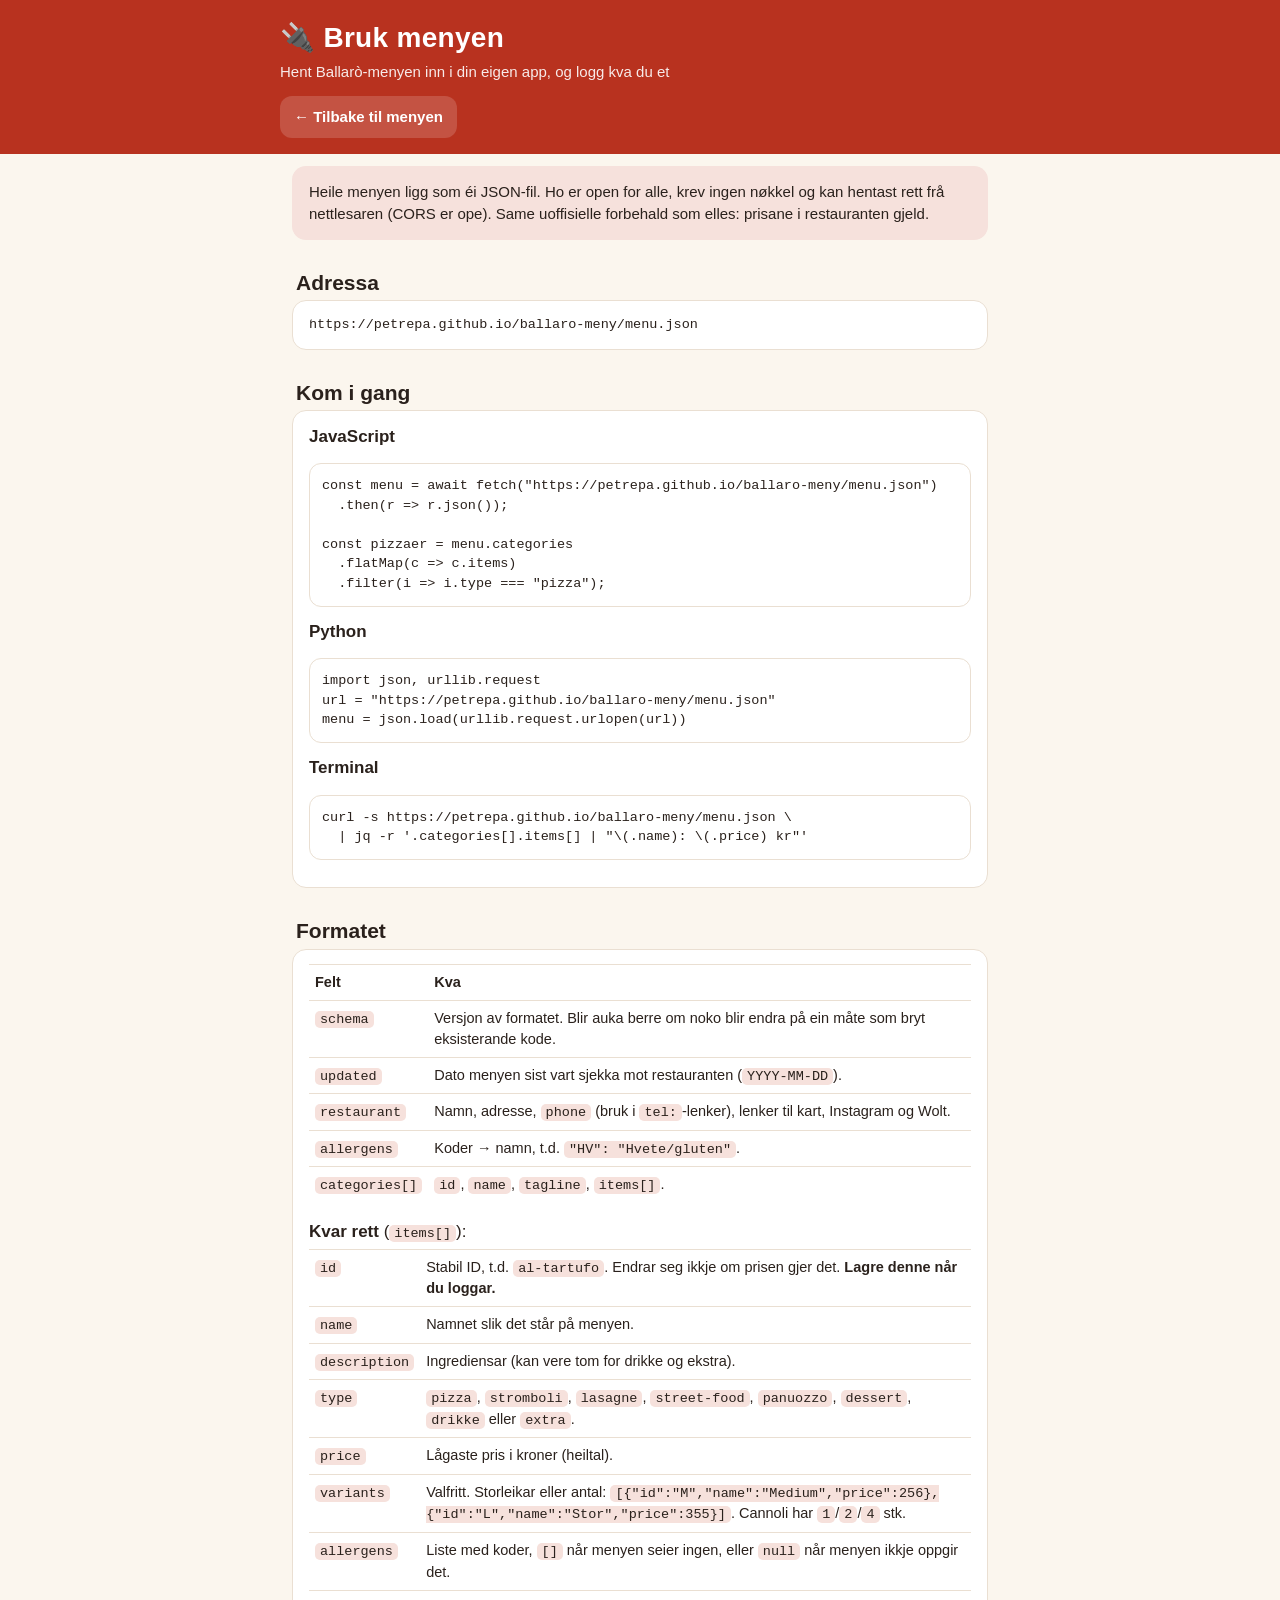
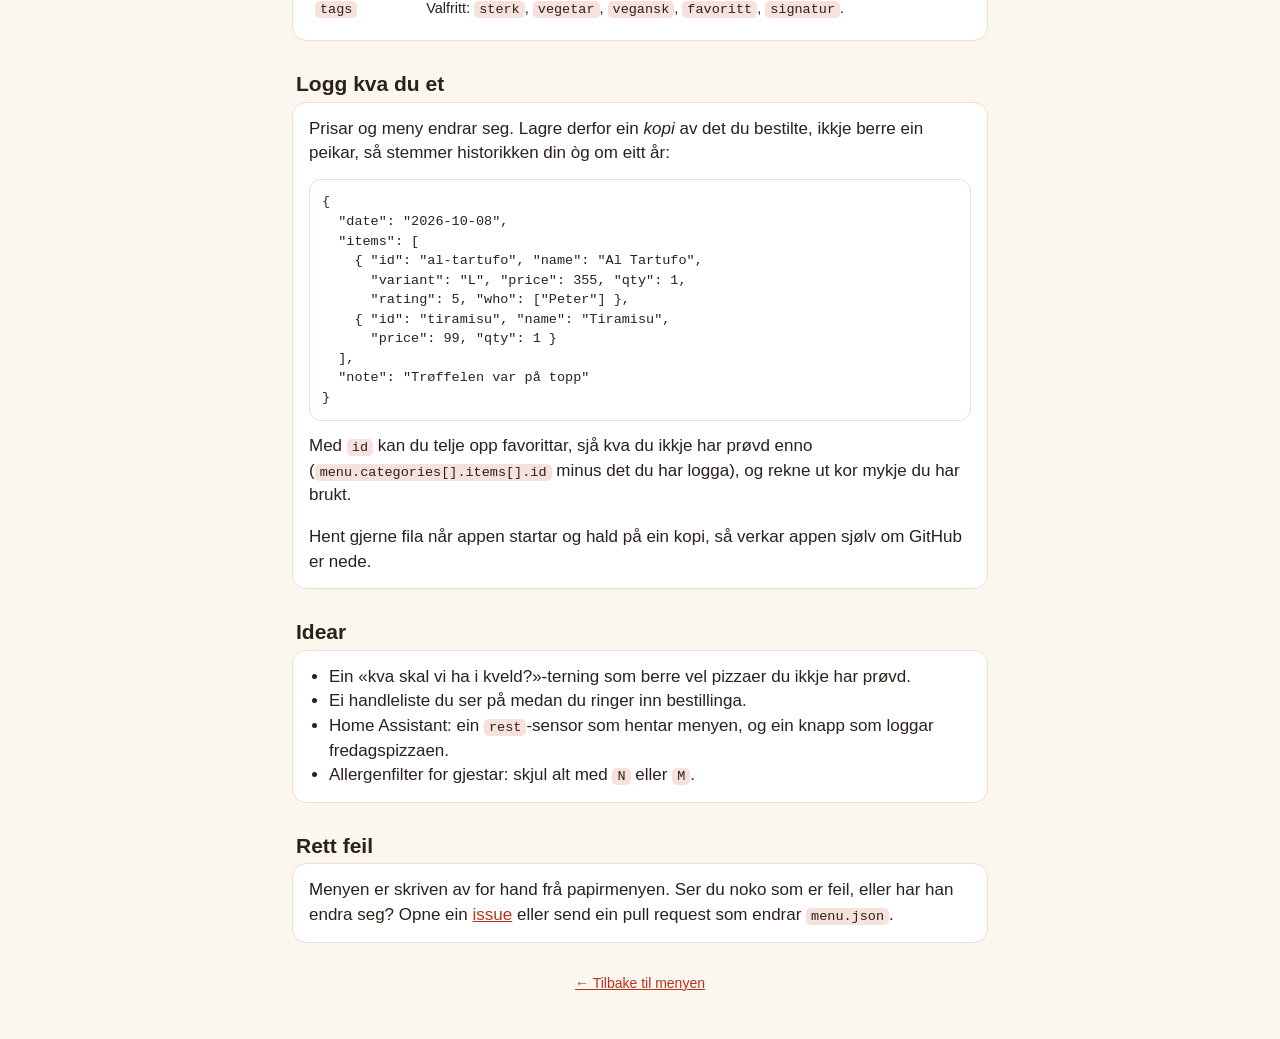
==== utviklar.html @ bab71bdb "Unofficial Ballarò menu: page, menu.json and developer docs Co-Authored-By: Claude Opus 5.5 <noreply" ====
<!doctype html>
<html lang="nn">
<head>
<meta charset="utf-8">
<meta name="viewport" content="width=device-width, initial-scale=1, viewport-fit=cover">
<meta name="theme-color" content="#b8321f">
<title>Ballarò-menyen i din eigen app</title>
<link rel="icon" href="data:image/svg+xml,<svg xmlns='http://www.w3.org/2000/svg' viewBox='0 0 100 100'><text y='.9em' font-size='90'>🔌</text></svg>">
<link rel="stylesheet" href="style.css">
</head>
<body>
<header><div class="wrap">
  <h1>🔌 Bruk menyen</h1>
  <p>Hent Ballarò-menyen inn i din eigen app, og logg kva du et</p>
  <div class="actions"><a href="./">← Tilbake til menyen</a></div>
</div></header>
<main>
  <div class="card note">
    Heile menyen ligg som éi JSON-fil. Ho er open for alle, krev ingen nøkkel og kan hentast rett frå
    nettlesaren (CORS er ope). Same uoffisielle forbehald som elles: prisane i restauranten gjeld.
  </div>

  <h2>Adressa</h2>
  <div class="card"><pre style="margin:0;border:0;padding:0">https://petrepa.github.io/ballaro-meny/menu.json</pre></div>

  <h2>Kom i gang</h2>
  <div class="card">
    <b>JavaScript</b>
<pre>const menu = await fetch("https://petrepa.github.io/ballaro-meny/menu.json")
  .then(r => r.json());

const pizzaer = menu.categories
  .flatMap(c => c.items)
  .filter(i => i.type === "pizza");</pre>
    <b>Python</b>
<pre>import json, urllib.request
url = "https://petrepa.github.io/ballaro-meny/menu.json"
menu = json.load(urllib.request.urlopen(url))</pre>
    <b>Terminal</b>
<pre>curl -s https://petrepa.github.io/ballaro-meny/menu.json \
  | jq -r '.categories[].items[] | "\(.name): \(.price) kr"'</pre>
  </div>

  <h2>Formatet</h2>
  <div class="card">
    <table>
      <tr><th>Felt</th><th>Kva</th></tr>
      <tr><td><code>schema</code></td><td>Versjon av formatet. Blir auka berre om noko blir endra på ein måte som bryt eksisterande kode.</td></tr>
      <tr><td><code>updated</code></td><td>Dato menyen sist vart sjekka mot restauranten (<code>YYYY-MM-DD</code>).</td></tr>
      <tr><td><code>restaurant</code></td><td>Namn, adresse, <code>phone</code> (bruk i <code>tel:</code>-lenker), lenker til kart, Instagram og Wolt.</td></tr>
      <tr><td><code>allergens</code></td><td>Koder → namn, t.d. <code>"HV": "Hvete/gluten"</code>.</td></tr>
      <tr><td><code>categories[]</code></td><td><code>id</code>, <code>name</code>, <code>tagline</code>, <code>items[]</code>.</td></tr>
    </table>
    <p style="margin-bottom:4px"><b>Kvar rett</b> (<code>items[]</code>):</p>
    <table>
      <tr><td><code>id</code></td><td>Stabil ID, t.d. <code>al-tartufo</code>. Endrar seg ikkje om prisen gjer det. <b>Lagre denne når du loggar.</b></td></tr>
      <tr><td><code>name</code></td><td>Namnet slik det står på menyen.</td></tr>
      <tr><td><code>description</code></td><td>Ingrediensar (kan vere tom for drikke og ekstra).</td></tr>
      <tr><td><code>type</code></td><td><code>pizza</code>, <code>stromboli</code>, <code>lasagne</code>, <code>street-food</code>, <code>panuozzo</code>, <code>dessert</code>, <code>drikke</code> eller <code>extra</code>.</td></tr>
      <tr><td><code>price</code></td><td>Lågaste pris i kroner (heiltal).</td></tr>
      <tr><td><code>variants</code></td><td>Valfritt. Storleikar eller antal: <code>[{"id":"M","name":"Medium","price":256}, {"id":"L","name":"Stor","price":355}]</code>. Cannoli har <code>1</code>/<code>2</code>/<code>4</code> stk.</td></tr>
      <tr><td><code>allergens</code></td><td>Liste med koder, <code>[]</code> når menyen seier ingen, eller <code>null</code> når menyen ikkje oppgir det.</td></tr>
      <tr><td><code>tags</code></td><td>Valfritt: <code>sterk</code>, <code>vegetar</code>, <code>vegansk</code>, <code>favoritt</code>, <code>signatur</code>.</td></tr>
    </table>
  </div>

  <h2>Logg kva du et</h2>
  <div class="card">
    Prisar og meny endrar seg. Lagre derfor ein <i>kopi</i> av det du bestilte, ikkje berre ein peikar,
    så stemmer historikken din òg om eitt år:
<pre>{
  "date": "2026-10-08",
  "items": [
    { "id": "al-tartufo", "name": "Al Tartufo",
      "variant": "L", "price": 355, "qty": 1,
      "rating": 5, "who": ["Peter"] },
    { "id": "tiramisu", "name": "Tiramisu",
      "price": 99, "qty": 1 }
  ],
  "note": "Trøffelen var på topp"
}</pre>
    Med <code>id</code> kan du telje opp favorittar, sjå kva du ikkje har prøvd enno
    (<code>menu.categories[].items[].id</code> minus det du har logga), og rekne ut kor mykje du har brukt.
    <p style="margin-bottom:0">Hent gjerne fila når appen startar og hald på ein kopi, så verkar appen sjølv om GitHub er nede.</p>
  </div>

  <h2>Idear</h2>
  <div class="card">
    <ul style="margin:0;padding-left:20px">
      <li>Ein «kva skal vi ha i kveld?»-terning som berre vel pizzaer du ikkje har prøvd.</li>
      <li>Ei handleliste du ser på medan du ringer inn bestillinga.</li>
      <li>Home Assistant: ein <code>rest</code>-sensor som hentar menyen, og ein knapp som loggar fredagspizzaen.</li>
      <li>Allergenfilter for gjestar: skjul alt med <code>N</code> eller <code>M</code>.</li>
    </ul>
  </div>

  <h2>Rett feil</h2>
  <div class="card">
    Menyen er skriven av for hand frå papirmenyen. Ser du noko som er feil, eller har han endra seg?
    Opne ein <a href="https://github.com/petrepa/ballaro-meny/issues">issue</a> eller send ein pull request
    som endrar <code>menu.json</code>.
  </div>
  <footer><p><a href="./">← Tilbake til menyen</a></p></footer>
</main>
</body>
</html>
---- style.css ----
:root {
  --bg: #fbf6ee; --card: #fff; --ink: #2a211c; --soft: #5e5249; --muted: #8a7d72; --line: #eadfd2;
  --red: #b8321f; --red-soft: #f6e1dc; --green: #3f7d4e; --green-soft: #e1efe3; --gold: #e0a422;
  --safe-b: env(safe-area-inset-bottom, 0px);
}
@media (prefers-color-scheme: dark) {
  :root { --bg: #1b1714; --card: #26201c; --ink: #f2e9df; --soft: #cbbcae; --muted: #a49487; --line: #3a312a;
    --red: #e0583f; --red-soft: #3d2420; --green: #7cbf8a; --green-soft: #22332a; }
}
* { box-sizing: border-box; -webkit-tap-highlight-color: transparent; }
html { scroll-padding-top: 64px; }
html, body { margin: 0; background: var(--bg); color: var(--ink);
  font: 17px/1.45 -apple-system, BlinkMacSystemFont, "Segoe UI", Roboto, sans-serif; }
a { color: var(--red); }
header { background: var(--red); color: #fff; padding: calc(env(safe-area-inset-top, 0px) + 18px) 16px 16px; }
header .wrap { max-width: 720px; margin: 0 auto; }
header h1 { margin: 0; font-size: 28px; letter-spacing: .3px; }
header p { margin: 2px 0 14px; opacity: .9; font-size: 15px; }
.actions { display: flex; gap: 8px; flex-wrap: wrap; }
.actions a { display: inline-flex; align-items: center; gap: 6px; padding: 10px 14px; border-radius: 12px;
  background: rgba(255,255,255,.16); color: #fff; text-decoration: none; font-weight: 600; font-size: 15px; }
.actions a.call { background: #fff; color: var(--red); font-size: 17px; }
main { max-width: 720px; margin: 0 auto; padding: 12px 12px calc(40px + var(--safe-b)); }
.card { background: var(--card); border: 1px solid var(--line); border-radius: 14px; padding: 14px 16px; margin-bottom: 10px; }
.note { background: var(--red-soft); border-color: transparent; font-size: 15px; }
.muted { color: var(--muted); }
.chips { display: flex; gap: 6px; flex-wrap: wrap; }
.chip { font: inherit; color: inherit; border: 1px solid var(--line); background: var(--card); border-radius: 999px;
  padding: 7px 13px; font-size: 14px; min-height: 36px; cursor: pointer; text-decoration: none; white-space: nowrap; }
.chip.on { background: var(--red); border-color: var(--red); color: #fff; }
.scroll-x { overflow-x: auto; flex-wrap: nowrap; scrollbar-width: none; }
.scroll-x::-webkit-scrollbar { display: none; }
#catnav { position: sticky; top: 0; z-index: 5; background: var(--bg); padding: 10px 12px; margin: 0 -12px;
  border-bottom: 1px solid var(--line); }
input[type=search] { font: inherit; color: inherit; background: var(--card); border: 1px solid var(--line);
  border-radius: 12px; padding: 10px 12px; width: 100%; }
h2 { font-size: 21px; margin: 28px 4px 2px; }
.tagline { margin: 0 4px 10px; color: var(--muted); font-size: 14px; }
.cols { display: flex; justify-content: flex-end; gap: 0; font-size: 12px; font-weight: 700; color: var(--muted);
  padding: 0 16px 4px; letter-spacing: .5px; }
.cols span, .prices span { width: 58px; text-align: right; }
.item { display: flex; gap: 10px; padding: 13px 16px; border-top: 1px solid var(--line); }
.item:first-child { border-top: 0; }
.list { padding: 0; overflow: hidden; }
.item .main { flex: 1; min-width: 0; }
.item .name { font-weight: 700; font-size: 17px; }
.item .desc { color: var(--soft); font-size: 15px; margin-top: 2px; }
.item .all { color: var(--muted); font-size: 13px; margin-top: 4px; }
.prices { display: flex; font-weight: 700; font-variant-numeric: tabular-nums; white-space: nowrap; }
.prices.multi { flex-direction: column; align-items: flex-end; font-weight: 400; font-size: 15px; }
.prices.multi b { margin-left: 6px; }
.tag { font-size: 12px; padding: 1px 7px; border-radius: 999px; background: var(--red-soft); color: var(--red);
  margin-left: 6px; vertical-align: 2px; font-weight: 600; }
.tag.veg { background: var(--green-soft); color: var(--green); }
.simple .item { padding: 10px 16px; }
footer { text-align: center; font-size: 14px; color: var(--muted); margin-top: 30px; }
code, pre { font-family: ui-monospace, SFMono-Regular, Menlo, monospace; font-size: 13.5px; }
pre { background: var(--card); border: 1px solid var(--line); border-radius: 12px; padding: 12px; overflow-x: auto; }
:not(pre) > code { background: var(--red-soft); padding: 1px 5px; border-radius: 5px; }
table { border-collapse: collapse; width: 100%; font-size: 14.5px; }
td, th { text-align: left; padding: 7px 6px; border-top: 1px solid var(--line); vertical-align: top; }
.empty { text-align: center; padding: 30px; color: var(--muted); }
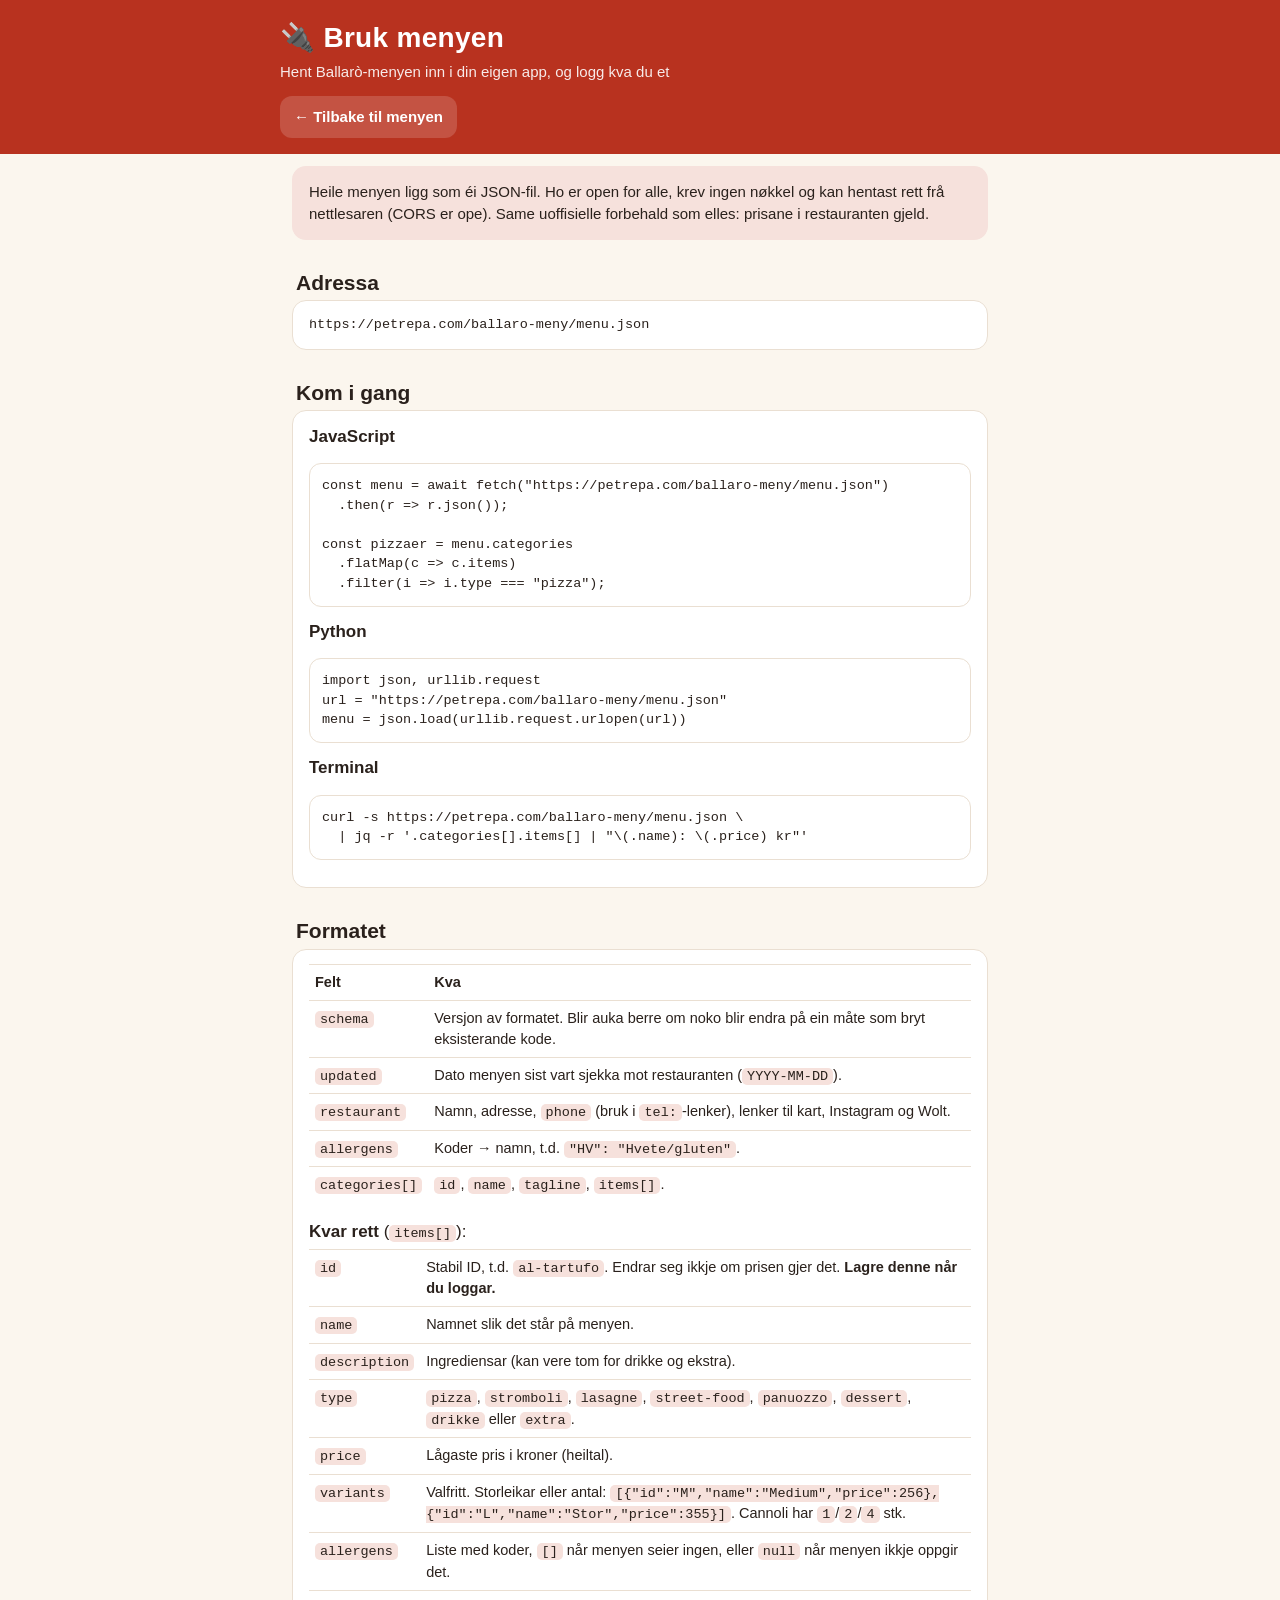
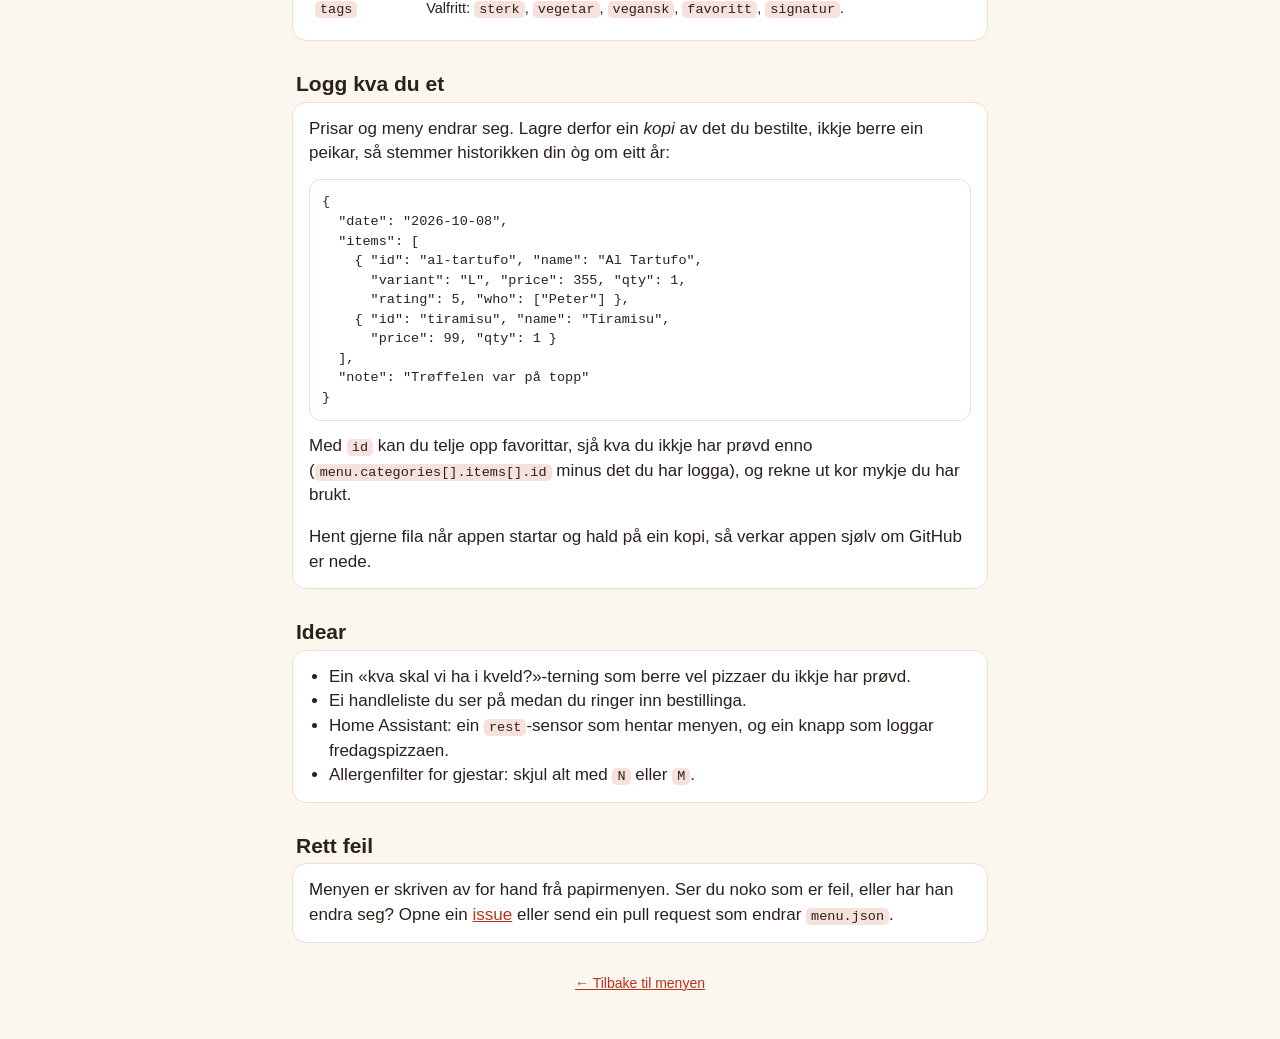
==== commit 719f3788: "Use the custom-domain URL Co-Authored-By: Claude Opus 5.5 <noreply@anthropic.com>" ====
--- a/utviklar.html
+++ b/utviklar.html
@@ -21,12 +21,12 @@
   </div>
 
   <h2>Adressa</h2>
-  <div class="card"><pre style="margin:0;border:0;padding:0">https://petrepa.github.io/ballaro-meny/menu.json</pre></div>
+  <div class="card"><pre style="margin:0;border:0;padding:0">https://petrepa.com/ballaro-meny/menu.json</pre></div>
 
   <h2>Kom i gang</h2>
   <div class="card">
     <b>JavaScript</b>
-<pre>const menu = await fetch("https://petrepa.github.io/ballaro-meny/menu.json")
+<pre>const menu = await fetch("https://petrepa.com/ballaro-meny/menu.json")
   .then(r => r.json());
 
 const pizzaer = menu.categories
@@ -34,10 +34,10 @@
   .filter(i => i.type === "pizza");</pre>
     <b>Python</b>
 <pre>import json, urllib.request
-url = "https://petrepa.github.io/ballaro-meny/menu.json"
+url = "https://petrepa.com/ballaro-meny/menu.json"
 menu = json.load(urllib.request.urlopen(url))</pre>
     <b>Terminal</b>
-<pre>curl -s https://petrepa.github.io/ballaro-meny/menu.json \
+<pre>curl -s https://petrepa.com/ballaro-meny/menu.json \
   | jq -r '.categories[].items[] | "\(.name): \(.price) kr"'</pre>
   </div>
 
